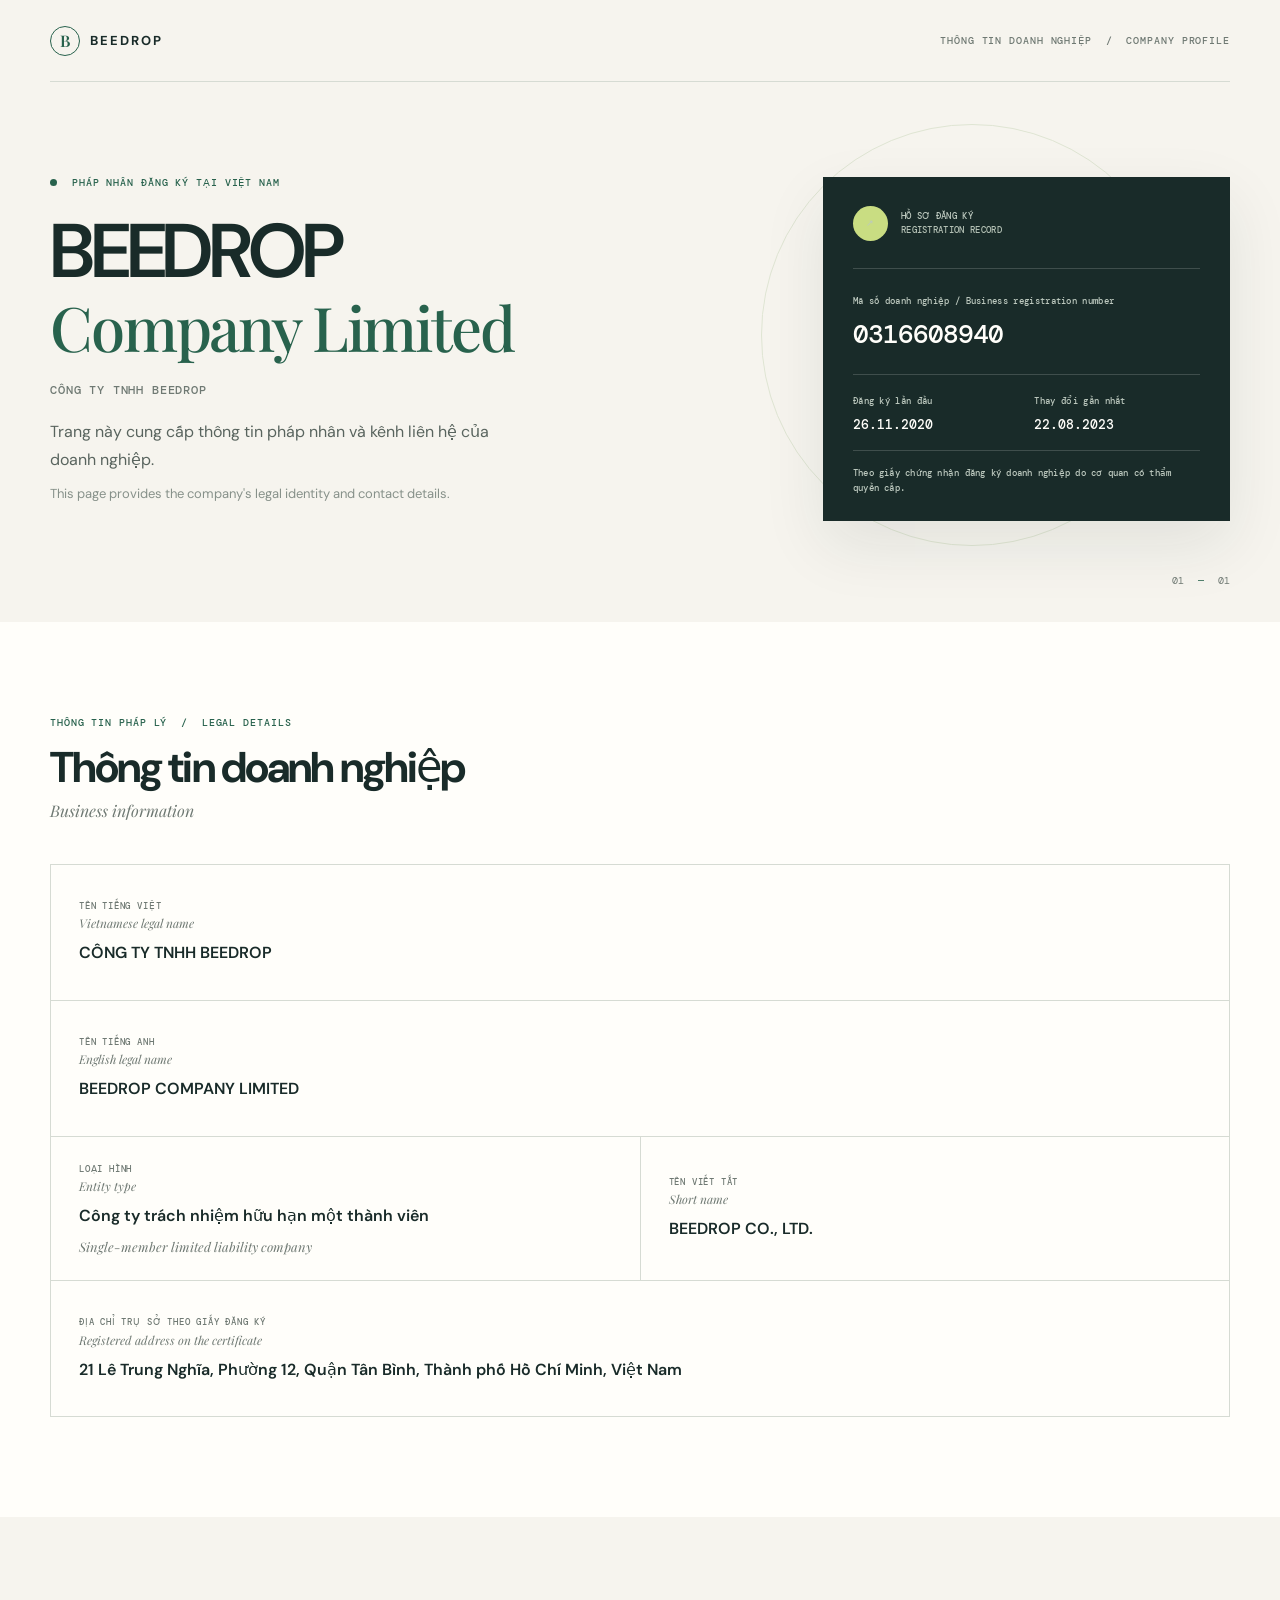
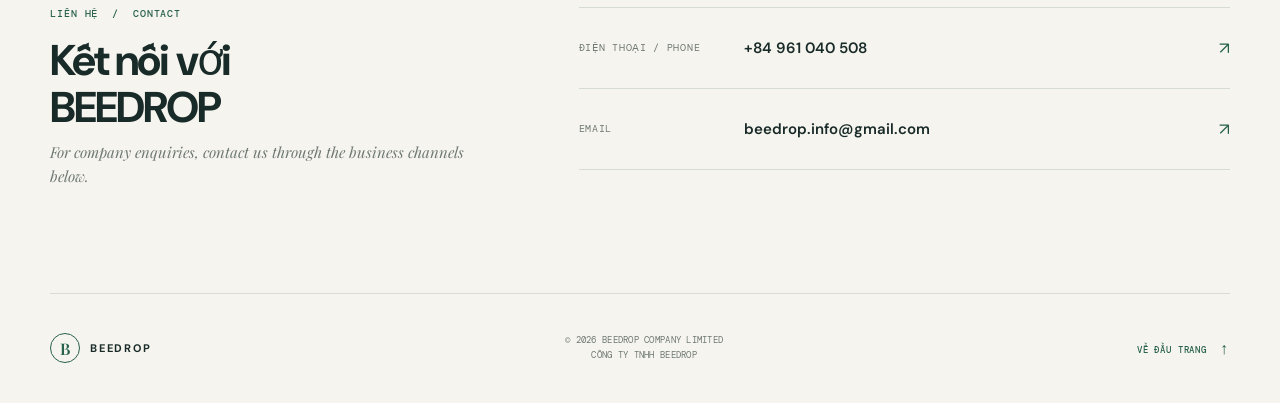
==== index.html @ 1c1bae77 "Add BEEDROP company profile website Add the bilingual legal-entity profile as a static site at the r" ====
<!doctype html>
<html lang="vi">
  <head>
    <meta charset="utf-8" />
    <meta name="viewport" content="width=device-width, initial-scale=1" />
    <meta name="theme-color" content="#f6f4ee" />
    <meta
      name="description"
      content="Thông tin pháp nhân và liên hệ của CÔNG TY TNHH BEEDROP / BEEDROP COMPANY LIMITED."
    />
    <title>BEEDROP COMPANY LIMITED | Thông tin doanh nghiệp</title>
    <link rel="stylesheet" href="./styles.css" />
  </head>
  <body>
    <header class="topbar">
      <a class="brand" href="#top" aria-label="BEEDROP, trang chủ">
        <span class="brand-mark" aria-hidden="true">B</span>
        <span>BEEDROP</span>
      </a>
      <span class="topbar-label">THÔNG TIN DOANH NGHIỆP&nbsp; / &nbsp;COMPANY PROFILE</span>
    </header>

    <main id="top">
      <section class="hero" aria-labelledby="company-name">
        <div class="hero-copy">
          <p class="eyebrow"><span></span> PHÁP NHÂN ĐĂNG KÝ TẠI VIỆT NAM</p>
          <h1 id="company-name">BEEDROP<br /><em>Company Limited</em></h1>
          <p class="legal-name">CÔNG TY TNHH BEEDROP</p>
          <p class="intro">
            Trang này cung cấp thông tin pháp nhân và kênh liên hệ của doanh nghiệp.
            <span lang="en">This page provides the company's legal identity and contact details.</span>
          </p>
        </div>
        <aside class="registration-card" aria-label="Thông tin đăng ký / Registration details">
          <div class="card-heading">
            <span class="card-icon" aria-hidden="true">↗</span>
            <span>HỒ SƠ ĐĂNG KÝ<br /><small>REGISTRATION RECORD</small></span>
          </div>
          <div class="registration-number">
            <span>Mã số doanh nghiệp / Business registration number</span>
            <strong>0316608940</strong>
          </div>
          <div class="registration-date">
            <div>
              <span>Đăng ký lần đầu</span>
              <strong>26.11.2020</strong>
            </div>
            <div>
              <span>Thay đổi gần nhất</span>
              <strong>22.08.2023</strong>
            </div>
          </div>
          <p class="record-source">Theo giấy chứng nhận đăng ký doanh nghiệp do cơ quan có thẩm quyền cấp.</p>
        </aside>
        <div class="hero-index" aria-hidden="true">01 <span>—</span> 01</div>
      </section>

      <section class="details" aria-labelledby="details-title">
        <div class="section-heading">
          <p class="eyebrow">THÔNG TIN PHÁP LÝ&nbsp; / &nbsp;LEGAL DETAILS</p>
          <h2 id="details-title">Thông tin doanh nghiệp</h2>
          <p>Business information</p>
        </div>

        <div class="detail-grid">
          <article class="detail-item detail-wide">
            <span class="detail-label">Tên tiếng Việt <i>Vietnamese legal name</i></span>
            <strong>CÔNG TY TNHH BEEDROP</strong>
          </article>
          <article class="detail-item detail-wide">
            <span class="detail-label">Tên tiếng Anh <i>English legal name</i></span>
            <strong>BEEDROP COMPANY LIMITED</strong>
          </article>
          <article class="detail-item">
            <span class="detail-label">Loại hình <i>Entity type</i></span>
            <strong>Công ty trách nhiệm hữu hạn một thành viên</strong>
            <small>Single-member limited liability company</small>
          </article>
          <article class="detail-item">
            <span class="detail-label">Tên viết tắt <i>Short name</i></span>
            <strong>BEEDROP CO., LTD.</strong>
          </article>
          <article class="detail-item detail-wide address-item">
            <span class="detail-label">Địa chỉ trụ sở theo giấy đăng ký <i>Registered address on the certificate</i></span>
            <strong>21 Lê Trung Nghĩa, Phường 12, Quận Tân Bình, Thành phố Hồ Chí Minh, Việt Nam</strong>
          </article>
        </div>
      </section>

      <section class="contact" aria-labelledby="contact-title">
        <div class="contact-heading">
          <p class="eyebrow">LIÊN HỆ&nbsp; / &nbsp;CONTACT</p>
          <h2 id="contact-title">Kết nối với BEEDROP</h2>
          <p>For company enquiries, contact us through the business channels below.</p>
        </div>
        <div class="contact-links">
          <a href="tel:+84961040508">
            <span>Điện thoại / Phone</span>
            <strong>+84 961 040 508</strong>
            <b aria-hidden="true">↗</b>
          </a>
          <a href="mailto:beedrop.info@gmail.com">
            <span>Email</span>
            <strong>beedrop.info@gmail.com</strong>
            <b aria-hidden="true">↗</b>
          </a>
        </div>
      </section>
    </main>

    <footer class="footer">
      <a class="brand footer-brand" href="#top">
        <span class="brand-mark" aria-hidden="true">B</span>
        <span>BEEDROP</span>
      </a>
      <p>© 2026 BEEDROP COMPANY LIMITED<br />CÔNG TY TNHH BEEDROP</p>
      <a class="back-top" href="#top">VỀ ĐẦU TRANG <span aria-hidden="true">↑</span></a>
    </footer>
  </body>
</html>
---- styles.css ----
@import url('https://fonts.googleapis.com/css2?family=DM+Mono:wght@400;500&family=DM+Sans:wght@400;500;600;700&family=Playfair+Display:ital,wght@0,500;0,600;1,500;1,600&display=swap');

:root {
  color-scheme: light;
  --paper: #f6f4ee;
  --ink: #192b29;
  --muted: #6f7973;
  --line: #d6dbd3;
  --green: #28624d;
  --lime: #c9dd82;
  --white: #fffefa;
  font-family: 'DM Sans', Arial, sans-serif;
  background: var(--paper);
  color: var(--ink);
  font-synthesis: none;
  text-rendering: optimizeLegibility;
}

* { box-sizing: border-box; }
html { scroll-behavior: smooth; }
body { margin: 0; min-width: 320px; }
a { color: inherit; }

.topbar, .footer {
  width: min(1180px, calc(100% - 64px));
  margin: 0 auto;
  display: flex;
  align-items: center;
  justify-content: space-between;
}
.topbar { height: 82px; border-bottom: 1px solid var(--line); }
.brand { display: inline-flex; align-items: center; gap: 10px; text-decoration: none; font-size: 13px; font-weight: 700; letter-spacing: .16em; }
.brand-mark { display: grid; place-items: center; width: 30px; height: 30px; border: 1px solid var(--green); border-radius: 50%; color: var(--green); font: 600 16px 'Playfair Display', Georgia, serif; letter-spacing: 0; }
.topbar-label, .eyebrow, .detail-label, .registration-card span, .record-source, .back-top { font: 500 10px 'DM Mono', monospace; letter-spacing: .09em; }
.topbar-label { color: var(--muted); }

.hero {
  position: relative;
  width: min(1180px, calc(100% - 64px));
  min-height: 510px;
  margin: 0 auto;
  padding: 94px 0 100px;
  display: grid;
  grid-template-columns: minmax(0, 1.25fr) minmax(300px, .75fr);
  gap: 8%;
  align-items: center;
}
.hero::before { content: ''; position: absolute; width: 420px; height: 420px; border-radius: 50%; border: 1px solid #dfe5d3; right: 4%; top: 42px; z-index: -1; }
.hero::after { content: ''; position: absolute; width: 240px; height: 240px; border-radius: 50%; background: #e8edda; right: 12%; top: 130px; z-index: -1; }
.eyebrow { color: var(--green); margin: 0 0 25px; }
.eyebrow span { display: inline-block; width: 7px; height: 7px; border-radius: 50%; background: var(--green); margin-right: 8px; }
h1, h2, p { margin-top: 0; }
h1 { margin-bottom: 18px; font-size: clamp(46px, 6vw, 76px); line-height: .99; letter-spacing: -.055em; font-weight: 600; }
h1 em { color: var(--green); font: 500 .81em/1.13 'Playfair Display', Georgia, serif; letter-spacing: -.035em; }
.legal-name { font: 500 12px 'DM Mono', monospace; letter-spacing: .07em; color: var(--muted); margin: 0 0 20px; }
.intro { max-width: 440px; color: #59645e; font-size: 16px; line-height: 1.75; }
.intro span { display: block; margin-top: 9px; color: #87918a; font-size: 13px; }
.registration-card { background: var(--ink); color: var(--white); padding: 29px 30px 25px; position: relative; box-shadow: 0 24px 60px #192b2917; }
.card-heading { display: flex; align-items: center; gap: 13px; padding-bottom: 27px; border-bottom: 1px solid #ffffff2a; font: 500 11px/1.6 'DM Mono', monospace; letter-spacing: .08em; }
.card-heading small { color: #b3c0b4; font-size: 9px; }
.card-icon { display: grid; place-items: center; width: 35px; height: 35px; border-radius: 50%; background: var(--lime); color: var(--ink); font: 20px 'DM Sans', sans-serif; }
.registration-number { padding: 25px 0 23px; display: grid; gap: 9px; border-bottom: 1px solid #ffffff2a; }
.registration-card span { color: #bdc9bf; font-size: 9px; line-height: 1.6; letter-spacing: .035em; }
.registration-number strong { font: 500 26px 'DM Mono', monospace; letter-spacing: -.04em; }
.registration-date { display: grid; grid-template-columns: 1fr 1fr; gap: 16px; padding: 19px 0 17px; }
.registration-date div { display: grid; gap: 7px; }
.registration-date strong { font: 500 13px 'DM Mono', monospace; }
.record-source { color: #bdc9bf; margin: 0; padding-top: 15px; border-top: 1px solid #ffffff2a; font-size: 9px; line-height: 1.7; letter-spacing: .025em; }
.hero-index { position: absolute; right: 0; bottom: 35px; color: var(--muted); font: 10px 'DM Mono', monospace; }
.hero-index span { color: var(--green); padding: 0 8px; }

.details { background: var(--white); padding: 94px 32px 100px; }
.section-heading { width: min(1180px, 100%); margin: 0 auto 43px; }
.section-heading .eyebrow { margin-bottom: 15px; }
h2 { font-size: clamp(30px, 4vw, 43px); letter-spacing: -.045em; line-height: 1.1; margin-bottom: 8px; }
.section-heading > p:last-child { color: var(--muted); font: italic 16px 'Playfair Display', Georgia, serif; }
.detail-grid { width: min(1180px, 100%); margin: 0 auto; display: grid; grid-template-columns: 1fr 1fr; border-top: 1px solid var(--line); border-left: 1px solid var(--line); }
.detail-item { min-height: 136px; padding: 25px 28px; border-right: 1px solid var(--line); border-bottom: 1px solid var(--line); display: flex; flex-direction: column; justify-content: center; gap: 10px; }
.detail-wide { grid-column: 1 / -1; }
.detail-label { color: var(--muted); text-transform: uppercase; font-size: 9px; line-height: 1.6; }
.detail-label i { display: block; font: italic 12px 'Playfair Display', Georgia, serif; letter-spacing: 0; text-transform: none; margin-top: 2px; }
.detail-item strong { font-size: 16px; font-weight: 600; line-height: 1.5; }
.detail-item small { color: var(--muted); font: italic 13px 'Playfair Display', Georgia, serif; }
.address-item strong { max-width: 780px; }

.contact { width: min(1180px, calc(100% - 64px)); margin: 0 auto; padding: 90px 0; display: grid; grid-template-columns: .8fr 1.2fr; gap: 8%; }
.contact-heading .eyebrow { margin-bottom: 17px; }
.contact-heading h2 { max-width: 350px; }
.contact-heading > p:last-child { color: var(--muted); font: italic 15px/1.6 'Playfair Display', Georgia, serif; }
.contact-links { border-top: 1px solid var(--line); }
.contact-links a { position: relative; min-height: 81px; display: flex; align-items: center; justify-content: space-between; gap: 20px; border-bottom: 1px solid var(--line); text-decoration: none; }
.contact-links a span { width: 145px; flex: 0 0 145px; color: var(--muted); font: 10px 'DM Mono', monospace; text-transform: uppercase; letter-spacing: .07em; }
.contact-links a strong { flex: 1; font-size: 15px; font-weight: 600; overflow-wrap: anywhere; }
.contact-links a b { color: var(--green); font-size: 17px; font-weight: 400; transition: transform .2s ease; }
.contact-links a:hover b { transform: translate(3px, -3px); }
.footer { min-height: 110px; border-top: 1px solid var(--line); }
.footer-brand { font-size: 11px; }
.footer p { margin: 0; text-align: center; color: var(--muted); font: 9px/1.7 'DM Mono', monospace; letter-spacing: .03em; }
.back-top { text-decoration: none; color: var(--green); font-size: 9px; }
.back-top span { font-size: 16px; margin-left: 7px; vertical-align: -1px; }

@media (max-width: 760px) {
  .topbar, .footer, .hero, .contact { width: min(100% - 36px, 540px); }
  .topbar { height: 70px; }
  .topbar-label { max-width: 175px; text-align: right; font-size: 8px; line-height: 1.6; }
  .hero { min-height: auto; padding: 68px 0 76px; grid-template-columns: 1fr; gap: 38px; }
  .hero::before { width: 260px; height: 260px; top: 20px; right: -42px; }
  .hero::after { width: 170px; height: 170px; top: 72px; right: 7px; }
  .hero-copy { position: relative; z-index: 1; }
  h1 { font-size: clamp(43px, 13vw, 64px); }
  .registration-card { max-width: 480px; }
  .hero-index { bottom: 28px; }
  .details { padding: 68px 18px 75px; }
  .section-heading { margin-bottom: 30px; }
  .detail-grid { grid-template-columns: 1fr; }
  .detail-item, .detail-wide { grid-column: auto; min-height: 118px; padding: 22px 20px; }
  .contact { padding: 68px 0 72px; grid-template-columns: 1fr; gap: 28px; }
  .contact-links a { flex-wrap: wrap; justify-content: flex-start; gap: 7px 15px; padding: 17px 0; }
  .contact-links a span { flex: 0 0 100%; width: auto; }
  .contact-links a strong { flex: 1; }
  .footer { min-height: 100px; gap: 10px; }
  .footer p { font-size: 8px; }
  .back-top { font-size: 8px; }
}

@media (prefers-reduced-motion: reduce) {
  html { scroll-behavior: auto; }
  *, *::before, *::after { transition-duration: .01ms !important; }
}
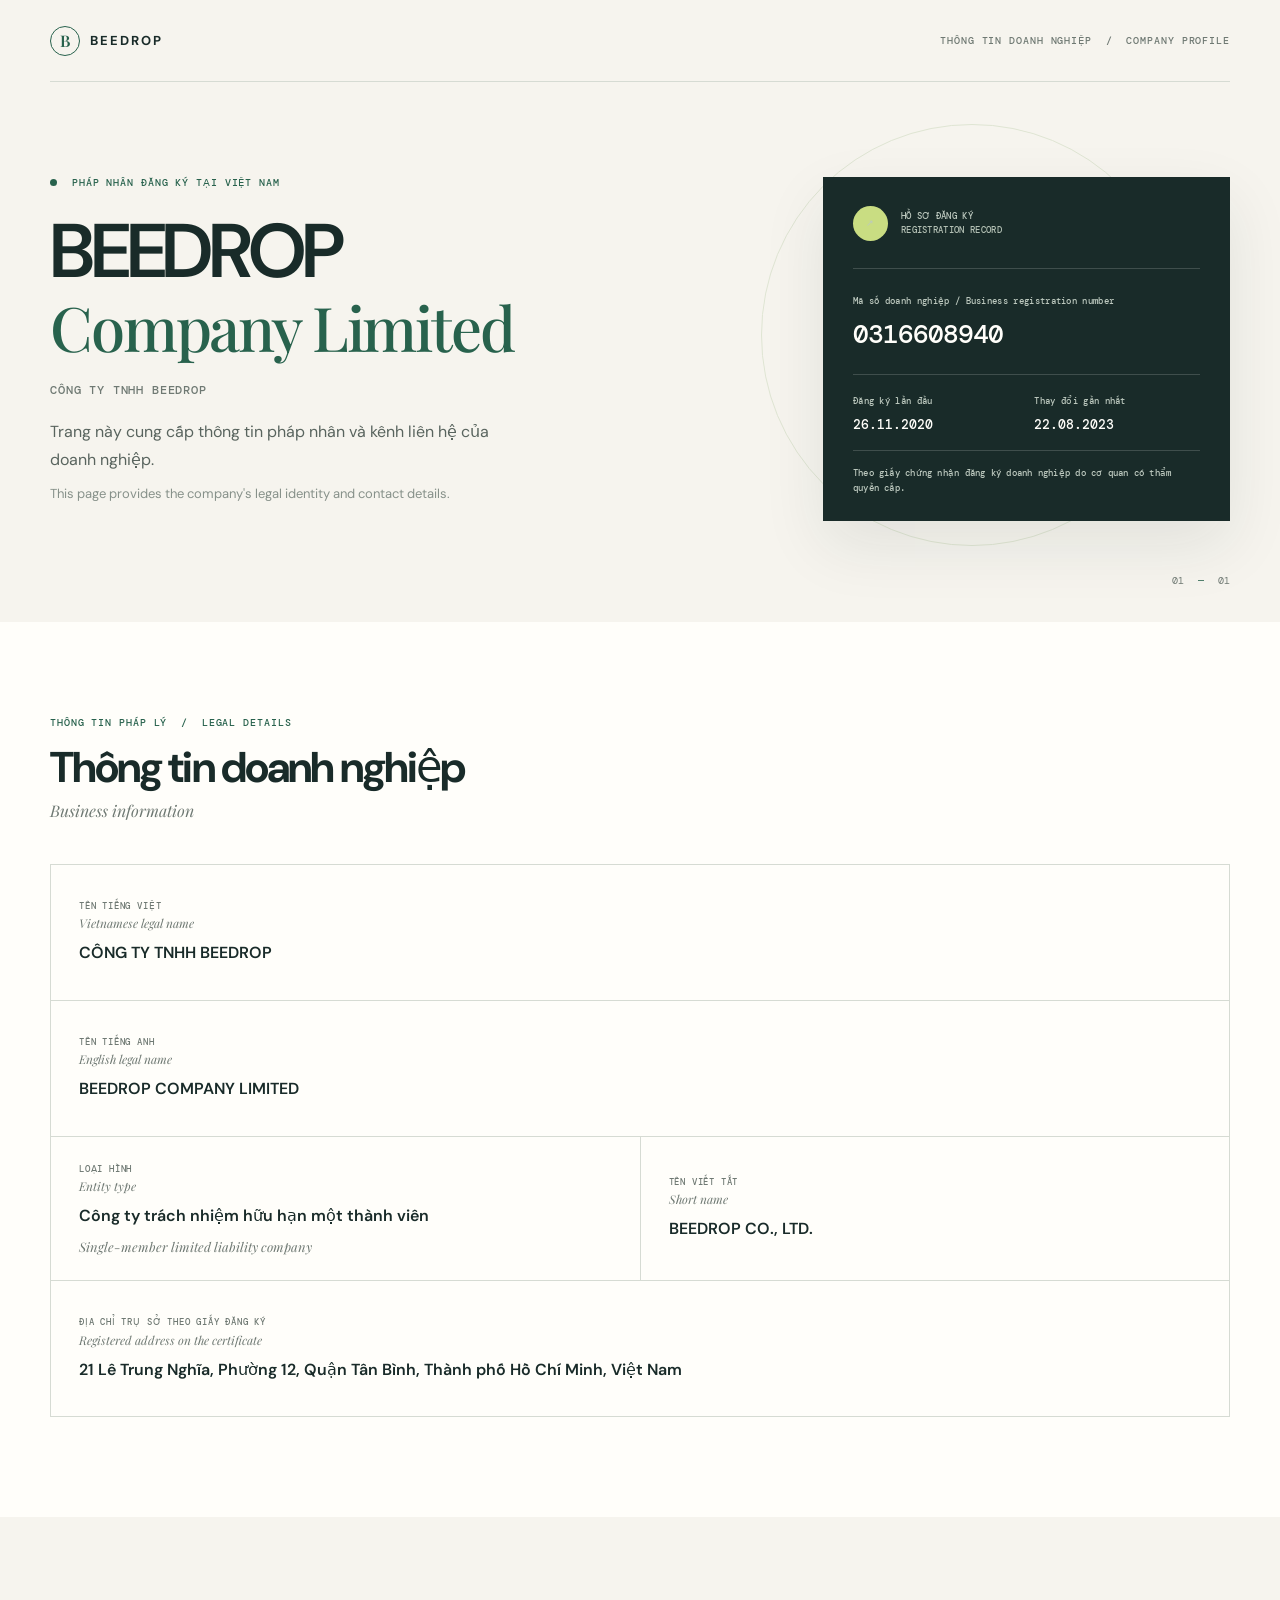
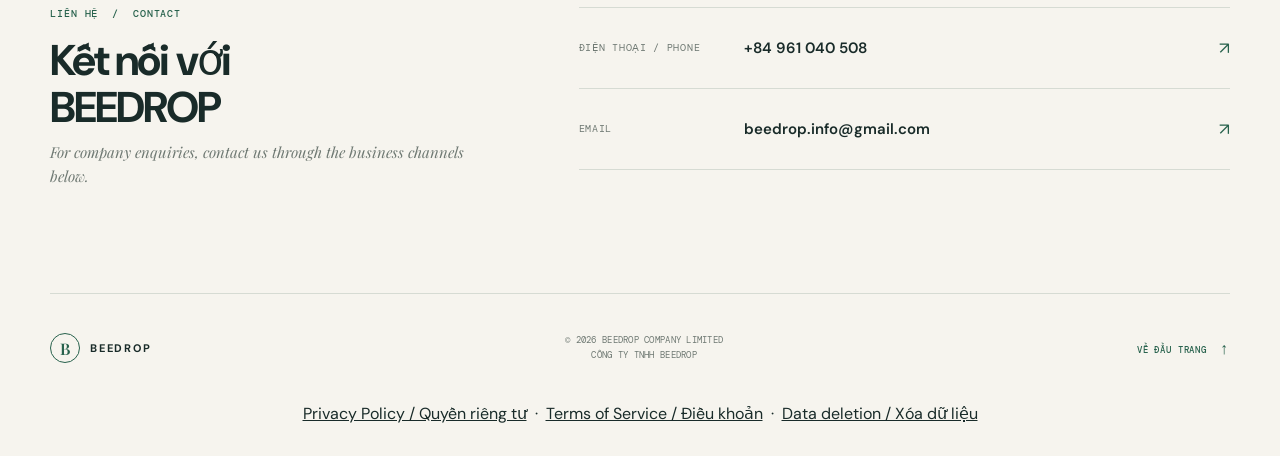
==== commit b8be59c6: "Add policy links to company profile Link the published privacy, terms, and data-deletion pages from " ====
--- a/index.html
+++ b/index.html
@@ -116,5 +116,10 @@
       <p>© 2026 BEEDROP COMPANY LIMITED<br />CÔNG TY TNHH BEEDROP</p>
       <a class="back-top" href="#top">VỀ ĐẦU TRANG <span aria-hidden="true">↑</span></a>
     </footer>
-  </body>
+  <nav aria-label="Legal and privacy links" style="padding:0 24px 32px;text-align:center">
+  <a href="./privacy.html">Privacy Policy / Quyền riêng tư</a> &nbsp;·&nbsp;
+  <a href="./terms.html">Terms of Service / Điều khoản</a> &nbsp;·&nbsp;
+  <a href="./data-deletion.html">Data deletion / Xóa dữ liệu</a>
+</nav>
+</body>
 </html>
